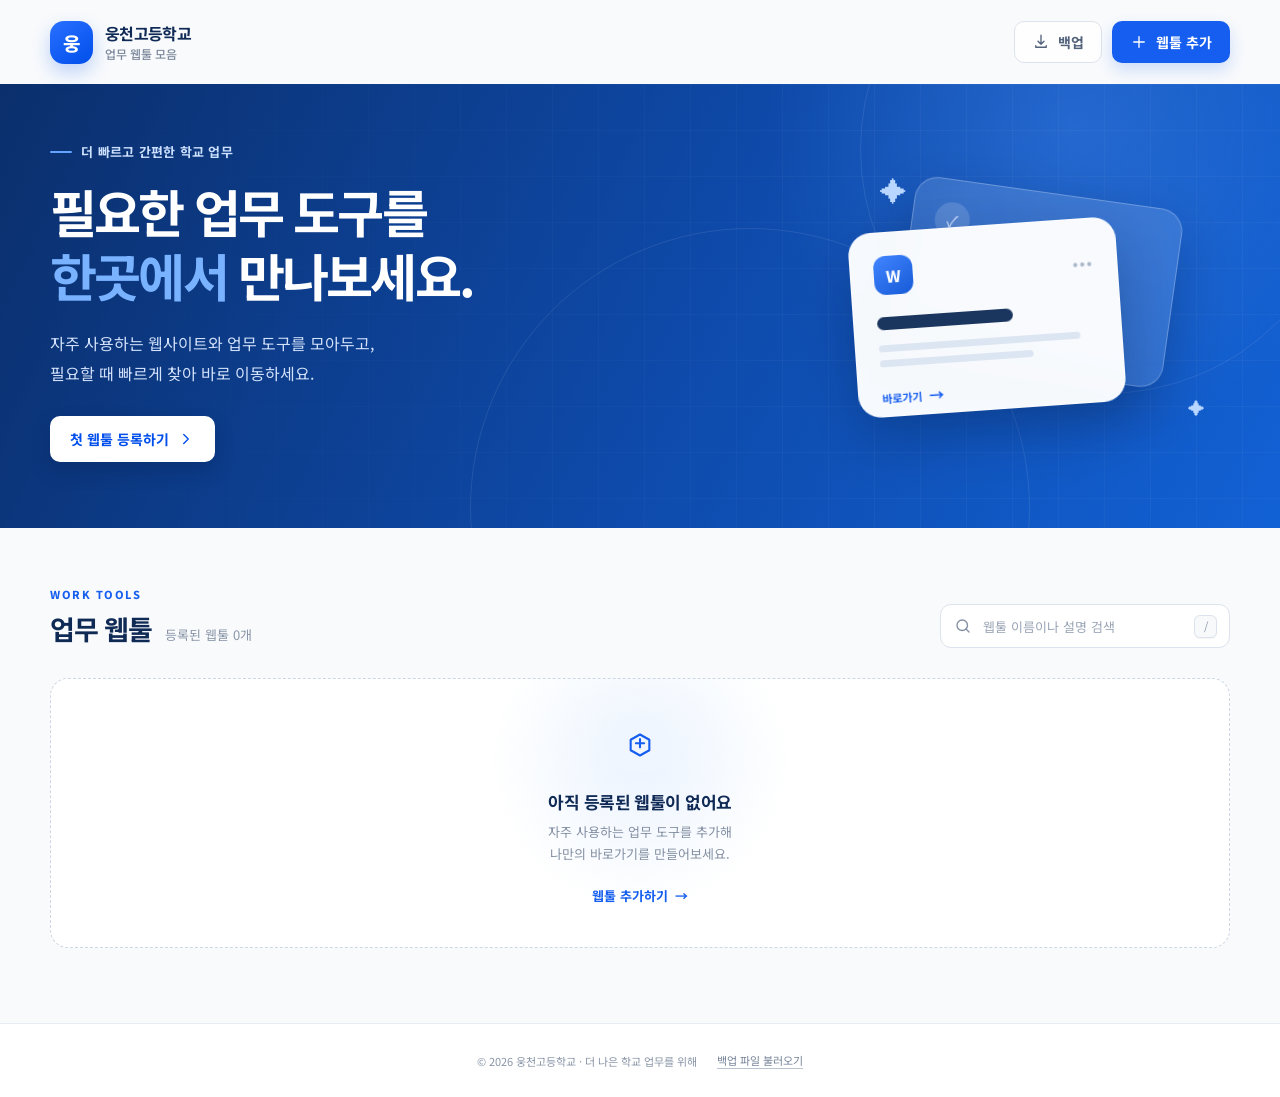
==== index.html @ 89528716 "Create school work tools page" ====
<!doctype html>
<html lang="ko">
  <head>
    <meta charset="UTF-8" />
    <meta name="viewport" content="width=device-width, initial-scale=1.0" />
    <meta
      name="description"
      content="웅천고등학교 교직원을 위한 업무 웹툴 모음"
    />
    <meta name="theme-color" content="#155eef" />
    <title>웅천고등학교 업무 웹툴 모음</title>
    <link rel="icon" href="favicon.svg" type="image/svg+xml" />
    <link rel="stylesheet" href="styles.css" />
    <script src="app.js" defer></script>
  </head>
  <body>
    <div class="page-shell">
      <header class="site-header">
        <a class="brand" href="#" aria-label="웅천고등학교 업무 웹툴 모음 홈">
          <span class="brand-mark" aria-hidden="true">웅</span>
          <span class="brand-copy">
            <strong>웅천고등학교</strong>
            <span>업무 웹툴 모음</span>
          </span>
        </a>

        <div class="header-actions">
          <button class="button button-ghost" id="backupButton" type="button">
            <svg aria-hidden="true" viewBox="0 0 24 24">
              <path d="M12 3v12m0 0 4-4m-4 4-4-4M5 17v2h14v-2" />
            </svg>
            백업
          </button>
          <button class="button button-primary" id="openAddDialogButton" type="button">
            <svg aria-hidden="true" viewBox="0 0 24 24">
              <path d="M12 5v14M5 12h14" />
            </svg>
            웹툴 추가
          </button>
        </div>
      </header>

      <main>
        <section class="hero" aria-labelledby="heroTitle">
          <div class="hero-decoration hero-decoration-one" aria-hidden="true"></div>
          <div class="hero-decoration hero-decoration-two" aria-hidden="true"></div>
          <div class="hero-content">
            <p class="eyebrow">
              <span aria-hidden="true"></span>
              더 빠르고 간편한 학교 업무
            </p>
            <h1 id="heroTitle">
              필요한 업무 도구를<br />
              <em>한곳에서</em> 만나보세요.
            </h1>
            <p class="hero-description">
              자주 사용하는 웹사이트와 업무 도구를 모아두고,<br class="desktop-break" />
              필요할 때 빠르게 찾아 바로 이동하세요.
            </p>
            <button class="button button-hero" id="heroAddButton" type="button">
              첫 웹툴 등록하기
              <svg aria-hidden="true" viewBox="0 0 24 24">
                <path d="m9 18 6-6-6-6" />
              </svg>
            </button>
          </div>

          <div class="hero-visual" aria-hidden="true">
            <div class="visual-card visual-card-back">
              <span class="mini-icon">✓</span>
              <span class="mini-line wide"></span>
              <span class="mini-line"></span>
            </div>
            <div class="visual-card visual-card-main">
              <div class="visual-card-top">
                <span class="visual-app-icon">W</span>
                <span class="visual-dots">•••</span>
              </div>
              <span class="visual-title"></span>
              <span class="visual-text"></span>
              <span class="visual-text short"></span>
              <span class="visual-link">바로가기 <b>→</b></span>
            </div>
            <div class="visual-spark visual-spark-one">✦</div>
            <div class="visual-spark visual-spark-two">✦</div>
          </div>
        </section>

        <section class="tools-section" aria-labelledby="toolsTitle">
          <div class="section-heading">
            <div>
              <p class="section-kicker">WORK TOOLS</p>
              <h2 id="toolsTitle">업무 웹툴</h2>
              <p class="tool-count" id="toolCount">등록된 웹툴 0개</p>
            </div>

            <label class="search-box" for="searchInput">
              <svg aria-hidden="true" viewBox="0 0 24 24">
                <circle cx="11" cy="11" r="7"></circle>
                <path d="m16 16 4 4"></path>
              </svg>
              <span class="sr-only">웹툴 검색</span>
              <input
                id="searchInput"
                type="search"
                placeholder="웹툴 이름이나 설명 검색"
                autocomplete="off"
              />
              <kbd>/</kbd>
            </label>
          </div>

          <div class="tools-grid" id="toolsGrid"></div>

          <div class="empty-state" id="emptyState">
            <div class="empty-icon" aria-hidden="true">
              <svg viewBox="0 0 24 24">
                <path d="M4 7.5 12 3l8 4.5v9L12 21l-8-4.5v-9Z" />
                <path d="M8.5 10.5h7M12 7v7" />
              </svg>
            </div>
            <h3 id="emptyStateTitle">아직 등록된 웹툴이 없어요</h3>
            <p id="emptyStateDescription">
              자주 사용하는 업무 도구를 추가해<br />
              나만의 바로가기를 만들어보세요.
            </p>
            <button class="text-button" id="emptyAddButton" type="button">
              웹툴 추가하기
              <span aria-hidden="true">→</span>
            </button>
          </div>
        </section>
      </main>

      <footer>
        <p>© <span id="currentYear"></span> 웅천고등학교 · 더 나은 학교 업무를 위해</p>
        <button class="restore-button" id="restoreButton" type="button">
          백업 파일 불러오기
        </button>
        <input id="restoreInput" type="file" accept="application/json,.json" hidden />
      </footer>
    </div>

    <dialog class="tool-dialog" id="toolDialog">
      <form id="toolForm" method="dialog" novalidate>
        <div class="dialog-header">
          <div>
            <p class="dialog-kicker">WEB TOOL</p>
            <h2 id="dialogTitle">새 웹툴 추가</h2>
          </div>
          <button class="icon-button close-button" id="closeDialogButton" type="button" aria-label="닫기">
            <svg aria-hidden="true" viewBox="0 0 24 24">
              <path d="m6 6 12 12M18 6 6 18" />
            </svg>
          </button>
        </div>

        <div class="form-fields">
          <label class="form-field">
            <span>제목 <b>*</b></span>
            <input
              id="titleInput"
              name="title"
              type="text"
              placeholder="예: 교육행정정보시스템"
              maxlength="40"
              required
            />
            <small class="field-error" id="titleError"></small>
          </label>

          <label class="form-field">
            <span>링크 <b>*</b></span>
            <input
              id="urlInput"
              name="url"
              type="url"
              placeholder="https://example.com"
              inputmode="url"
              required
            />
            <small class="field-error" id="urlError"></small>
          </label>

          <label class="form-field">
            <span>설명</span>
            <textarea
              id="descriptionInput"
              name="description"
              placeholder="이 웹툴의 용도를 간단히 적어주세요."
              maxlength="140"
              rows="4"
            ></textarea>
            <span class="character-count"><b id="descriptionCount">0</b>/140</span>
          </label>
        </div>

        <p class="storage-note">
          <svg aria-hidden="true" viewBox="0 0 24 24">
            <circle cx="12" cy="12" r="9"></circle>
            <path d="M12 11v5M12 8h.01"></path>
          </svg>
          추가한 웹툴은 현재 브라우저에 안전하게 저장됩니다.
        </p>

        <div class="dialog-actions">
          <button class="button button-cancel" id="cancelDialogButton" type="button">취소</button>
          <button class="button button-primary button-submit" type="submit">
            <span id="submitButtonText">추가하기</span>
          </button>
        </div>
      </form>
    </dialog>

    <dialog class="confirm-dialog" id="deleteDialog">
      <div class="confirm-icon" aria-hidden="true">
        <svg viewBox="0 0 24 24">
          <path d="M4 7h16M9 7V4h6v3M7 7l1 13h8l1-13M10 11v5M14 11v5" />
        </svg>
      </div>
      <h2>웹툴을 삭제할까요?</h2>
      <p><strong id="deleteToolName"></strong> 항목이 목록에서 삭제됩니다.</p>
      <div class="dialog-actions">
        <button class="button button-cancel" id="cancelDeleteButton" type="button">취소</button>
        <button class="button button-danger" id="confirmDeleteButton" type="button">삭제</button>
      </div>
    </dialog>

    <div class="toast" id="toast" role="status" aria-live="polite">
      <svg aria-hidden="true" viewBox="0 0 24 24">
        <path d="m5 12 4 4L19 6" />
      </svg>
      <span id="toastMessage"></span>
    </div>

    <template id="toolCardTemplate">
      <article class="tool-card">
        <div class="card-top">
          <div class="tool-icon" aria-hidden="true"></div>
          <div class="card-menu-wrap">
            <button class="icon-button menu-button" type="button" aria-label="웹툴 관리 메뉴">
              <svg aria-hidden="true" viewBox="0 0 24 24">
                <circle cx="5" cy="12" r="1"></circle>
                <circle cx="12" cy="12" r="1"></circle>
                <circle cx="19" cy="12" r="1"></circle>
              </svg>
            </button>
            <div class="card-menu" role="menu">
              <button class="edit-button" type="button" role="menuitem">
                <svg aria-hidden="true" viewBox="0 0 24 24">
                  <path d="m4 16-.5 4.5L8 20l11-11-4-4L4 16ZM13.5 6.5l4 4" />
                </svg>
                수정
              </button>
              <button class="delete-button" type="button" role="menuitem">
                <svg aria-hidden="true" viewBox="0 0 24 24">
                  <path d="M4 7h16M9 7V4h6v3M7 7l1 13h8l1-13" />
                </svg>
                삭제
              </button>
            </div>
          </div>
        </div>
        <h3 class="tool-title"></h3>
        <p class="tool-description"></p>
        <a class="tool-link" target="_blank" rel="noopener noreferrer">
          바로가기
          <svg aria-hidden="true" viewBox="0 0 24 24">
            <path d="M5 12h14m-5-5 5 5-5 5" />
          </svg>
        </a>
      </article>
    </template>
  </body>
</html>
---- styles.css ----
@import url("https://fonts.googleapis.com/css2?family=Noto+Sans+KR:wght@400;500;600;700;800&display=swap");

:root {
  --blue-50: #eff6ff;
  --blue-100: #dbeafe;
  --blue-500: #2970ff;
  --blue-600: #155eef;
  --blue-700: #004eeb;
  --navy: #102a56;
  --text: #172b4d;
  --muted: #61708a;
  --line: #e6ebf2;
  --surface: #ffffff;
  --background: #f8fafc;
  --danger: #d92d20;
  --shadow: 0 14px 36px rgba(16, 42, 86, 0.08);
  --font: "Noto Sans KR", "Malgun Gothic", sans-serif;
}

* {
  box-sizing: border-box;
}

html {
  scroll-behavior: smooth;
}

body {
  margin: 0;
  min-width: 320px;
  color: var(--text);
  background: var(--background);
  font-family: var(--font);
  -webkit-font-smoothing: antialiased;
}

button,
input,
textarea {
  font: inherit;
}

button,
a {
  -webkit-tap-highlight-color: transparent;
}

button {
  color: inherit;
}

svg {
  fill: none;
  stroke: currentColor;
  stroke-linecap: round;
  stroke-linejoin: round;
  stroke-width: 1.8;
}

.sr-only {
  position: absolute;
  width: 1px;
  height: 1px;
  padding: 0;
  margin: -1px;
  overflow: hidden;
  clip: rect(0, 0, 0, 0);
  white-space: nowrap;
  border: 0;
}

.page-shell {
  min-height: 100vh;
}

.site-header {
  position: relative;
  z-index: 20;
  display: flex;
  align-items: center;
  justify-content: space-between;
  width: min(1180px, calc(100% - 48px));
  height: 84px;
  margin: 0 auto;
}

.brand {
  display: inline-flex;
  align-items: center;
  gap: 12px;
  color: inherit;
  text-decoration: none;
}

.brand-mark {
  display: grid;
  width: 43px;
  height: 43px;
  place-items: center;
  border-radius: 14px;
  color: #fff;
  background: linear-gradient(145deg, var(--blue-500), var(--blue-700));
  box-shadow: 0 8px 18px rgba(21, 94, 239, 0.25);
  font-size: 19px;
  font-weight: 800;
}

.brand-copy {
  display: flex;
  flex-direction: column;
  line-height: 1.25;
}

.brand-copy strong {
  color: var(--navy);
  font-size: 16px;
  letter-spacing: -0.04em;
}

.brand-copy span {
  margin-top: 3px;
  color: #7b879b;
  font-size: 12px;
  font-weight: 500;
}

.header-actions {
  display: flex;
  gap: 10px;
}

.button {
  display: inline-flex;
  align-items: center;
  justify-content: center;
  gap: 8px;
  min-height: 42px;
  padding: 0 17px;
  border: 1px solid transparent;
  border-radius: 10px;
  cursor: pointer;
  font-size: 14px;
  font-weight: 700;
  transition:
    transform 0.18s ease,
    background 0.18s ease,
    border-color 0.18s ease,
    box-shadow 0.18s ease;
}

.button svg {
  width: 18px;
  height: 18px;
}

.button:hover {
  transform: translateY(-1px);
}

.button:active {
  transform: translateY(0);
}

.button:focus-visible,
.icon-button:focus-visible,
.text-button:focus-visible,
.restore-button:focus-visible,
.tool-link:focus-visible {
  outline: 3px solid rgba(41, 112, 255, 0.25);
  outline-offset: 2px;
}

.button-primary {
  color: #fff;
  background: var(--blue-600);
  box-shadow: 0 7px 16px rgba(21, 94, 239, 0.19);
}

.button-primary:hover {
  background: var(--blue-700);
  box-shadow: 0 9px 20px rgba(21, 94, 239, 0.25);
}

.button-ghost {
  color: #52627b;
  border-color: #dce3ec;
  background: rgba(255, 255, 255, 0.9);
}

.button-ghost:hover {
  border-color: #c3cede;
  background: #fff;
}

.hero {
  position: relative;
  display: grid;
  grid-template-columns: 1.1fr 0.9fr;
  align-items: center;
  min-height: 420px;
  overflow: hidden;
  padding: 58px max(24px, calc((100vw - 1180px) / 2)) 66px;
  color: #fff;
  background:
    radial-gradient(circle at 84% 10%, rgba(91, 157, 255, 0.28), transparent 27%),
    linear-gradient(115deg, #0b2f6c 0%, #0e4aaa 54%, #1261d5 100%);
}

.hero::before {
  position: absolute;
  inset: 0;
  background-image:
    linear-gradient(rgba(255, 255, 255, 0.035) 1px, transparent 1px),
    linear-gradient(90deg, rgba(255, 255, 255, 0.035) 1px, transparent 1px);
  background-size: 46px 46px;
  content: "";
  mask-image: linear-gradient(to right, transparent, black 70%);
}

.hero-content {
  position: relative;
  z-index: 2;
}

.eyebrow {
  display: flex;
  align-items: center;
  gap: 9px;
  margin: 0 0 18px;
  color: #cce0ff;
  font-size: 13px;
  font-weight: 700;
  letter-spacing: 0.02em;
}

.eyebrow span {
  width: 22px;
  height: 2px;
  border-radius: 10px;
  background: #64a2ff;
}

.hero h1 {
  margin: 0;
  font-size: clamp(36px, 4vw, 55px);
  line-height: 1.25;
  letter-spacing: -0.055em;
}

.hero h1 em {
  color: #79b2ff;
  font-style: normal;
}

.hero-description {
  margin: 22px 0 0;
  color: #d3e2fb;
  font-size: 16px;
  line-height: 1.85;
}

.button-hero {
  min-height: 46px;
  margin-top: 28px;
  padding: 0 19px;
  color: var(--blue-700);
  background: #fff;
  box-shadow: 0 9px 20px rgba(3, 20, 53, 0.2);
}

.button-hero:hover {
  box-shadow: 0 12px 26px rgba(3, 20, 53, 0.25);
}

.hero-visual {
  position: relative;
  z-index: 2;
  width: 360px;
  height: 270px;
  justify-self: end;
  margin-right: 24px;
}

.visual-card {
  position: absolute;
  border: 1px solid rgba(255, 255, 255, 0.25);
  box-shadow: 0 22px 55px rgba(2, 21, 58, 0.28);
  backdrop-filter: blur(10px);
}

.visual-card-back {
  top: 25px;
  right: 32px;
  width: 270px;
  height: 180px;
  padding: 22px;
  border-radius: 23px;
  background: rgba(255, 255, 255, 0.12);
  transform: rotate(8deg);
}

.visual-card-main {
  top: 58px;
  left: 7px;
  width: 268px;
  height: 185px;
  padding: 23px;
  border-radius: 23px;
  background: rgba(255, 255, 255, 0.96);
  transform: rotate(-4deg);
}

.visual-card-top {
  display: flex;
  align-items: center;
  justify-content: space-between;
}

.visual-app-icon {
  display: grid;
  width: 39px;
  height: 39px;
  place-items: center;
  border-radius: 12px;
  color: #fff;
  background: linear-gradient(145deg, #4285ff, #165ad7);
  font-size: 16px;
  font-weight: 800;
}

.visual-dots {
  color: #aab7c8;
  letter-spacing: 2px;
}

.visual-title,
.visual-text,
.mini-line {
  display: block;
  border-radius: 10px;
}

.visual-title {
  width: 62%;
  height: 13px;
  margin-top: 22px;
  background: #1b365e;
}

.visual-text {
  width: 92%;
  height: 7px;
  margin-top: 15px;
  background: #dce5f2;
}

.visual-text.short {
  width: 70%;
  margin-top: 8px;
}

.visual-link {
  display: flex;
  align-items: center;
  gap: 7px;
  margin-top: 20px;
  color: var(--blue-600);
  font-size: 11px;
  font-weight: 700;
}

.visual-link b {
  font-size: 15px;
}

.mini-icon {
  display: grid;
  width: 35px;
  height: 35px;
  place-items: center;
  border-radius: 50%;
  color: #d5e5ff;
  background: rgba(255, 255, 255, 0.15);
}

.mini-line {
  width: 45%;
  height: 8px;
  margin-top: 13px;
  background: rgba(255, 255, 255, 0.16);
}

.mini-line.wide {
  width: 70%;
  margin-top: 22px;
}

.visual-spark {
  position: absolute;
  color: #b8d6ff;
}

.visual-spark-one {
  top: 4px;
  left: 34px;
  font-size: 27px;
}

.visual-spark-two {
  right: 1px;
  bottom: 17px;
  font-size: 17px;
}

.hero-decoration {
  position: absolute;
  border: 1px solid rgba(255, 255, 255, 0.09);
  border-radius: 50%;
}

.hero-decoration-one {
  top: -180px;
  right: -70px;
  width: 490px;
  height: 490px;
}

.hero-decoration-two {
  right: 250px;
  bottom: -260px;
  width: 560px;
  height: 560px;
}

.tools-section {
  width: min(1180px, calc(100% - 48px));
  min-height: 430px;
  margin: 0 auto;
  padding: 58px 0 75px;
}

.section-heading {
  display: flex;
  align-items: flex-end;
  justify-content: space-between;
  gap: 24px;
  margin-bottom: 30px;
}

.section-kicker,
.dialog-kicker {
  margin: 0 0 7px;
  color: var(--blue-600);
  font-size: 11px;
  font-weight: 800;
  letter-spacing: 0.14em;
}

.section-heading h2 {
  display: inline;
  margin: 0;
  color: var(--navy);
  font-size: 27px;
  letter-spacing: -0.045em;
}

.tool-count {
  display: inline;
  margin: 0 0 0 9px;
  color: #8a96a8;
  font-size: 13px;
}

.search-box {
  position: relative;
  display: flex;
  align-items: center;
  width: 290px;
}

.search-box > svg {
  position: absolute;
  left: 14px;
  width: 18px;
  height: 18px;
  color: #8490a3;
}

.search-box input {
  width: 100%;
  height: 44px;
  padding: 0 46px 0 42px;
  border: 1px solid #dce3ec;
  border-radius: 11px;
  outline: none;
  color: var(--text);
  background: #fff;
  font-size: 13px;
  transition:
    border-color 0.18s ease,
    box-shadow 0.18s ease;
}

.search-box input::placeholder {
  color: #9aa5b5;
}

.search-box input:focus {
  border-color: #84adff;
  box-shadow: 0 0 0 4px rgba(41, 112, 255, 0.1);
}

.search-box kbd {
  position: absolute;
  right: 13px;
  display: grid;
  width: 23px;
  height: 23px;
  place-items: center;
  border: 1px solid #dde3ec;
  border-radius: 6px;
  color: #8a96a8;
  background: #f7f9fb;
  font-family: inherit;
  font-size: 11px;
  box-shadow: 0 1px 1px rgba(16, 42, 86, 0.05);
}

.tools-grid {
  display: grid;
  grid-template-columns: repeat(3, minmax(0, 1fr));
  gap: 20px;
}

.tool-card {
  position: relative;
  min-height: 244px;
  padding: 25px;
  overflow: visible;
  border: 1px solid var(--line);
  border-radius: 17px;
  background: var(--surface);
  box-shadow: 0 4px 12px rgba(16, 42, 86, 0.025);
  transition:
    transform 0.2s ease,
    border-color 0.2s ease,
    box-shadow 0.2s ease;
}

.tool-card:hover {
  z-index: 2;
  border-color: #cfd9e7;
  box-shadow: var(--shadow);
  transform: translateY(-4px);
}

.card-top {
  display: flex;
  align-items: flex-start;
  justify-content: space-between;
}

.tool-icon {
  display: grid;
  width: 45px;
  height: 45px;
  place-items: center;
  border-radius: 13px;
  color: #fff;
  font-size: 18px;
  font-weight: 800;
  box-shadow: 0 6px 14px rgba(16, 42, 86, 0.13);
}

.card-menu-wrap {
  position: relative;
}

.icon-button {
  display: grid;
  width: 36px;
  height: 36px;
  padding: 0;
  place-items: center;
  border: 0;
  border-radius: 9px;
  cursor: pointer;
  color: #8c98aa;
  background: transparent;
  transition:
    color 0.18s ease,
    background 0.18s ease;
}

.icon-button:hover {
  color: #40516a;
  background: #f3f6fa;
}

.icon-button svg {
  width: 20px;
  height: 20px;
}

.menu-button svg {
  fill: currentColor;
  stroke: none;
}

.card-menu {
  position: absolute;
  top: 39px;
  right: 0;
  z-index: 10;
  display: none;
  width: 112px;
  padding: 6px;
  border: 1px solid var(--line);
  border-radius: 11px;
  background: #fff;
  box-shadow: 0 12px 28px rgba(16, 42, 86, 0.14);
}

.card-menu.is-open {
  display: block;
  animation: menu-in 0.15s ease-out;
}

@keyframes menu-in {
  from {
    opacity: 0;
    transform: translateY(-5px);
  }
}

.card-menu button {
  display: flex;
  align-items: center;
  gap: 9px;
  width: 100%;
  height: 35px;
  padding: 0 9px;
  border: 0;
  border-radius: 7px;
  cursor: pointer;
  color: #4f5f77;
  background: transparent;
  font-size: 12px;
  font-weight: 600;
  text-align: left;
}

.card-menu button:hover {
  background: #f4f7fa;
}

.card-menu button.delete-button {
  color: var(--danger);
}

.card-menu svg {
  width: 16px;
  height: 16px;
}

.tool-title {
  margin: 19px 0 8px;
  overflow: hidden;
  color: var(--navy);
  font-size: 18px;
  line-height: 1.4;
  letter-spacing: -0.035em;
  text-overflow: ellipsis;
  white-space: nowrap;
}

.tool-description {
  display: -webkit-box;
  min-height: 42px;
  margin: 0;
  overflow: hidden;
  color: #718096;
  font-size: 13px;
  line-height: 1.65;
  -webkit-box-orient: vertical;
  -webkit-line-clamp: 2;
}

.tool-link {
  position: absolute;
  right: 25px;
  bottom: 22px;
  left: 25px;
  display: flex;
  align-items: center;
  justify-content: space-between;
  padding-top: 16px;
  border-top: 1px solid #edf0f4;
  color: var(--blue-600);
  font-size: 13px;
  font-weight: 700;
  text-decoration: none;
}

.tool-link svg {
  width: 18px;
  height: 18px;
  transition: transform 0.18s ease;
}

.tool-link:hover svg {
  transform: translateX(3px);
}

.empty-state {
  display: flex;
  min-height: 270px;
  align-items: center;
  flex-direction: column;
  justify-content: center;
  padding: 28px 20px;
  border: 1px dashed #ccd7e5;
  border-radius: 18px;
  background:
    radial-gradient(circle at 50% 30%, rgba(219, 234, 254, 0.55), transparent 24%),
    #fff;
  text-align: center;
}

.empty-state[hidden] {
  display: none;
}

.empty-icon {
  display: grid;
  width: 54px;
  height: 54px;
  place-items: center;
  border-radius: 17px;
  color: var(--blue-600);
  background: var(--blue-50);
}

.empty-icon svg {
  width: 28px;
  height: 28px;
}

.empty-state h3 {
  margin: 17px 0 7px;
  color: var(--navy);
  font-size: 17px;
  letter-spacing: -0.03em;
}

.empty-state p {
  margin: 0;
  color: #8490a3;
  font-size: 13px;
  line-height: 1.7;
}

.text-button {
  display: flex;
  align-items: center;
  gap: 7px;
  margin-top: 17px;
  padding: 4px;
  border: 0;
  cursor: pointer;
  color: var(--blue-600);
  background: transparent;
  font-size: 13px;
  font-weight: 700;
}

.text-button span {
  transition: transform 0.18s ease;
}

.text-button:hover span {
  transform: translateX(3px);
}

footer {
  display: flex;
  align-items: center;
  justify-content: center;
  gap: 20px;
  min-height: 74px;
  padding: 20px 24px;
  border-top: 1px solid #e8edf3;
  color: #8995a7;
  background: #fff;
  font-size: 11px;
}

footer p {
  margin: 0;
}

.restore-button {
  padding: 0;
  border: 0;
  border-bottom: 1px solid #bac4d1;
  cursor: pointer;
  color: #778499;
  background: transparent;
  font-size: 11px;
}

dialog {
  max-width: calc(100vw - 32px);
  padding: 0;
  border: 0;
  opacity: 0;
  color: var(--text);
  background: transparent;
  transform: translateY(10px) scale(0.98);
  transition:
    opacity 0.2s ease,
    transform 0.2s ease,
    overlay 0.2s ease allow-discrete,
    display 0.2s ease allow-discrete;
}

dialog[open] {
  opacity: 1;
  transform: translateY(0) scale(1);
}

@starting-style {
  dialog[open] {
    opacity: 0;
    transform: translateY(10px) scale(0.98);
  }
}

dialog::backdrop {
  background: rgba(12, 25, 48, 0);
  backdrop-filter: blur(0);
  transition:
    background 0.2s ease,
    backdrop-filter 0.2s ease,
    overlay 0.2s ease allow-discrete,
    display 0.2s ease allow-discrete;
}

dialog[open]::backdrop {
  background: rgba(12, 25, 48, 0.5);
  backdrop-filter: blur(3px);
}

@starting-style {
  dialog[open]::backdrop {
    background: rgba(12, 25, 48, 0);
    backdrop-filter: blur(0);
  }
}

.tool-dialog {
  width: 510px;
  border-radius: 20px;
  background: #fff;
  box-shadow: 0 25px 75px rgba(8, 28, 61, 0.25);
}

.tool-dialog form {
  padding: 28px;
}

.dialog-header {
  display: flex;
  align-items: flex-start;
  justify-content: space-between;
}

.dialog-header h2 {
  margin: 0;
  color: var(--navy);
  font-size: 22px;
  letter-spacing: -0.04em;
}

.close-button {
  margin: -6px -5px 0 0;
}

.form-fields {
  display: grid;
  gap: 19px;
  margin-top: 26px;
}

.form-field {
  position: relative;
  display: grid;
  gap: 8px;
}

.form-field > span:first-child {
  color: #34445c;
  font-size: 13px;
  font-weight: 700;
}

.form-field > span b {
  color: var(--blue-600);
}

.form-field input,
.form-field textarea {
  width: 100%;
  border: 1px solid #d8e0e9;
  border-radius: 10px;
  outline: none;
  color: var(--text);
  background: #fff;
  font-size: 13px;
  transition:
    border-color 0.18s ease,
    box-shadow 0.18s ease;
}

.form-field input {
  height: 45px;
  padding: 0 13px;
}

.form-field textarea {
  min-height: 105px;
  padding: 12px 13px 28px;
  line-height: 1.6;
  resize: vertical;
}

.form-field input::placeholder,
.form-field textarea::placeholder {
  color: #a1acba;
}

.form-field input:focus,
.form-field textarea:focus {
  border-color: #84adff;
  box-shadow: 0 0 0 4px rgba(41, 112, 255, 0.1);
}

.form-field input.is-invalid,
.form-field textarea.is-invalid {
  border-color: #f04438;
  box-shadow: 0 0 0 4px rgba(240, 68, 56, 0.08);
}

.field-error {
  min-height: 0;
  margin-top: -3px;
  color: var(--danger);
  font-size: 11px;
}

.field-error:empty {
  display: none;
}

.character-count {
  position: absolute;
  right: 12px;
  bottom: 9px;
  color: #a0aaba;
  font-size: 10px;
}

.character-count b {
  color: inherit;
  font-weight: 500;
}

.storage-note {
  display: flex;
  align-items: center;
  gap: 7px;
  margin: 20px 0 0;
  padding: 11px 12px;
  border-radius: 9px;
  color: #64738a;
  background: #f5f8fc;
  font-size: 11px;
}

.storage-note svg {
  flex: 0 0 auto;
  width: 16px;
  height: 16px;
  color: var(--blue-600);
}

.dialog-actions {
  display: grid;
  grid-template-columns: 1fr 1fr;
  gap: 10px;
  margin-top: 24px;
}

.dialog-actions .button {
  min-height: 45px;
}

.button-cancel {
  border-color: #d8e0e9;
  color: #596980;
  background: #fff;
}

.button-cancel:hover {
  border-color: #bdc8d6;
  background: #f9fafb;
}

.button-danger {
  color: #fff;
  background: var(--danger);
}

.button-danger:hover {
  background: #b42318;
}

.confirm-dialog {
  width: 390px;
  padding: 30px;
  border-radius: 20px;
  background: #fff;
  box-shadow: 0 25px 75px rgba(8, 28, 61, 0.25);
  text-align: center;
}

.confirm-icon {
  display: grid;
  width: 52px;
  height: 52px;
  margin: 0 auto;
  place-items: center;
  border-radius: 50%;
  color: var(--danger);
  background: #fef3f2;
}

.confirm-icon svg {
  width: 25px;
  height: 25px;
}

.confirm-dialog h2 {
  margin: 18px 0 8px;
  color: var(--navy);
  font-size: 20px;
  letter-spacing: -0.035em;
}

.confirm-dialog p {
  margin: 0;
  color: #7c889a;
  font-size: 13px;
  line-height: 1.65;
}

.confirm-dialog p strong {
  color: #4d5c72;
}

.toast {
  position: fixed;
  z-index: 100;
  right: 24px;
  bottom: 24px;
  display: flex;
  align-items: center;
  gap: 10px;
  min-width: 240px;
  padding: 14px 17px;
  border: 1px solid rgba(255, 255, 255, 0.12);
  border-radius: 12px;
  opacity: 0;
  color: #fff;
  background: #183153;
  box-shadow: 0 14px 35px rgba(8, 28, 61, 0.22);
  font-size: 13px;
  font-weight: 600;
  pointer-events: none;
  transform: translateY(15px);
  transition:
    opacity 0.2s ease,
    transform 0.2s ease;
}

.toast.is-visible {
  opacity: 1;
  transform: translateY(0);
}

.toast svg {
  width: 19px;
  height: 19px;
  padding: 3px;
  border-radius: 50%;
  color: #fff;
  background: #12b76a;
  stroke-width: 2.4;
}

@media (max-width: 900px) {
  .hero {
    grid-template-columns: 1fr 0.75fr;
  }

  .hero-visual {
    right: -25px;
    width: 300px;
    transform: scale(0.86);
    transform-origin: right center;
  }

  .tools-grid {
    grid-template-columns: repeat(2, minmax(0, 1fr));
  }
}

@media (max-width: 680px) {
  .site-header {
    width: min(100% - 32px, 1180px);
    height: 72px;
  }

  .brand-mark {
    width: 38px;
    height: 38px;
    border-radius: 12px;
    font-size: 17px;
  }

  .brand-copy strong {
    font-size: 14px;
  }

  .brand-copy span {
    font-size: 10px;
  }

  .button-ghost {
    display: none;
  }

  .header-actions .button-primary {
    width: 42px;
    padding: 0;
    font-size: 0;
  }

  .header-actions .button-primary svg {
    width: 20px;
    height: 20px;
  }

  .hero {
    display: block;
    min-height: 400px;
    padding: 52px 24px 58px;
    text-align: center;
  }

  .eyebrow {
    justify-content: center;
  }

  .hero h1 {
    font-size: 37px;
  }

  .hero-description {
    font-size: 14px;
  }

  .desktop-break {
    display: none;
  }

  .hero-visual {
    display: none;
  }

  .tools-section {
    width: min(100% - 32px, 1180px);
    padding: 42px 0 58px;
  }

  .section-heading {
    align-items: stretch;
    flex-direction: column;
    gap: 21px;
  }

  .search-box {
    width: 100%;
  }

  .search-box kbd {
    display: none;
  }

  .search-box input {
    padding-right: 14px;
  }

  .tools-grid {
    grid-template-columns: 1fr;
  }

  .tool-card {
    min-height: 228px;
  }

  footer {
    flex-direction: column;
    gap: 8px;
  }

  .tool-dialog form,
  .confirm-dialog {
    padding: 23px;
  }

  .tool-dialog {
    width: calc(100vw - 28px);
  }

  .toast {
    right: 16px;
    bottom: 16px;
    left: 16px;
    min-width: 0;
  }
}

@media (prefers-reduced-motion: reduce) {
  *,
  *::before,
  *::after {
    scroll-behavior: auto !important;
    transition-duration: 0.01ms !important;
    animation-duration: 0.01ms !important;
    animation-iteration-count: 1 !important;
  }
}
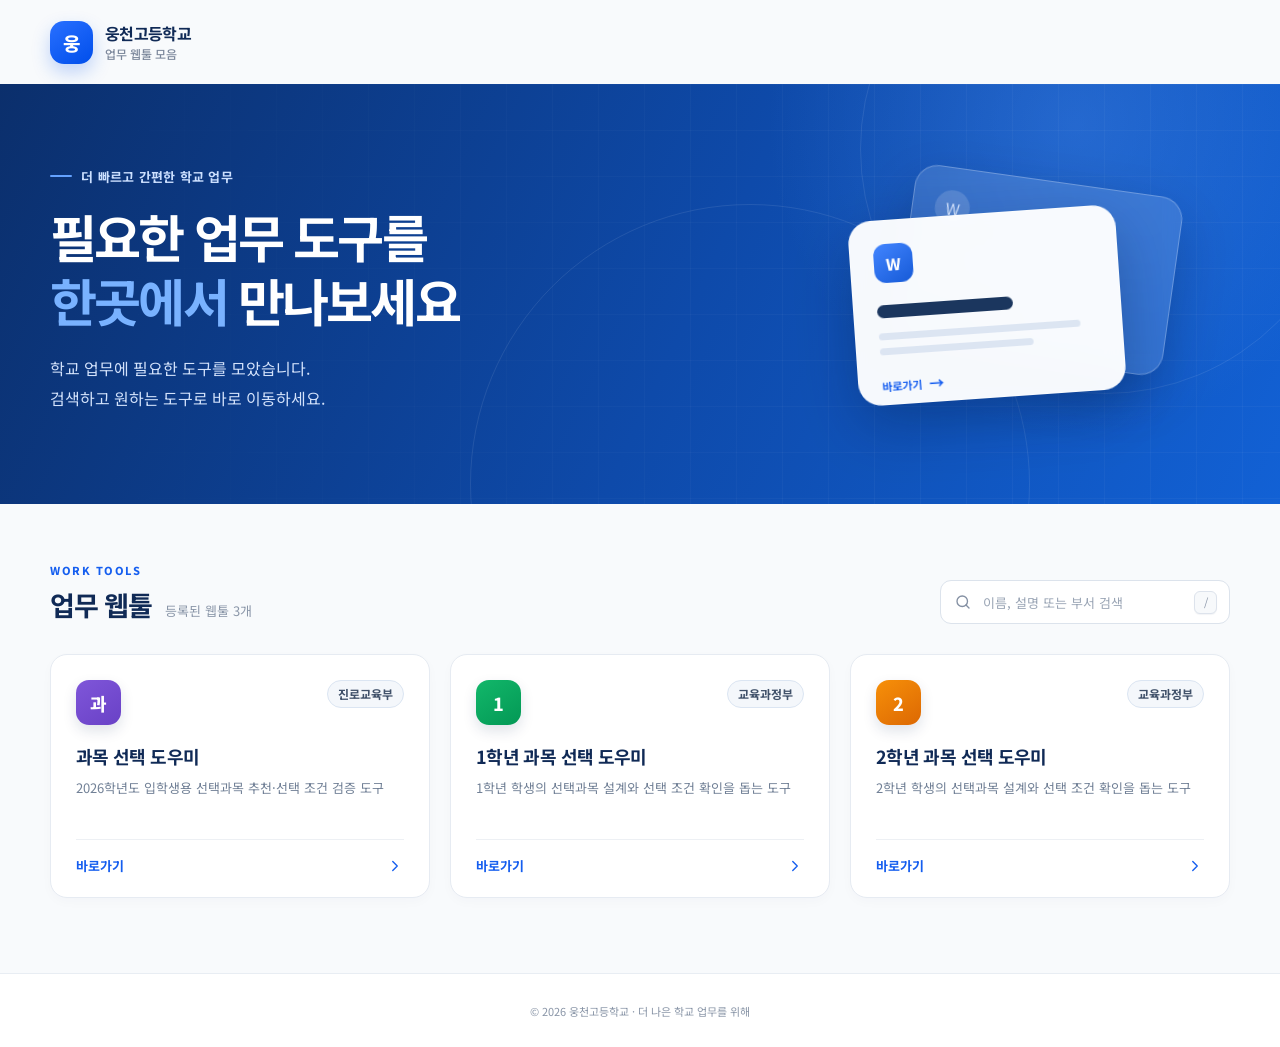
==== commit 24e032c2: "과목 선택 도우미와 부서 태그 추가" ====
--- a/index.html
+++ b/index.html
@@ -3,10 +3,7 @@
   <head>
     <meta charset="UTF-8" />
     <meta name="viewport" content="width=device-width, initial-scale=1.0" />
-    <meta
-      name="description"
-      content="웅천고등학교 교직원을 위한 업무 웹툴 모음"
-    />
+    <meta name="description" content="웅천고등학교 교직원을 위한 업무 웹툴 모음" />
     <meta name="theme-color" content="#155eef" />
     <title>웅천고등학교 업무 웹툴 모음</title>
     <link rel="icon" href="favicon.svg" type="image/svg+xml" />
@@ -23,21 +20,6 @@
             <span>업무 웹툴 모음</span>
           </span>
         </a>
-
-        <div class="header-actions">
-          <button class="button button-ghost" id="backupButton" type="button">
-            <svg aria-hidden="true" viewBox="0 0 24 24">
-              <path d="M12 3v12m0 0 4-4m-4 4-4-4M5 17v2h14v-2" />
-            </svg>
-            백업
-          </button>
-          <button class="button button-primary" id="openAddDialogButton" type="button">
-            <svg aria-hidden="true" viewBox="0 0 24 24">
-              <path d="M12 5v14M5 12h14" />
-            </svg>
-            웹툴 추가
-          </button>
-        </div>
       </header>
 
       <main>
@@ -45,44 +27,25 @@
           <div class="hero-decoration hero-decoration-one" aria-hidden="true"></div>
           <div class="hero-decoration hero-decoration-two" aria-hidden="true"></div>
           <div class="hero-content">
-            <p class="eyebrow">
-              <span aria-hidden="true"></span>
-              더 빠르고 간편한 학교 업무
-            </p>
+            <p class="eyebrow"><span aria-hidden="true"></span>더 빠르고 간편한 학교 업무</p>
             <h1 id="heroTitle">
               필요한 업무 도구를<br />
-              <em>한곳에서</em> 만나보세요.
+              <em>한곳에서</em> 만나보세요
             </h1>
             <p class="hero-description">
-              자주 사용하는 웹사이트와 업무 도구를 모아두고,<br class="desktop-break" />
-              필요할 때 빠르게 찾아 바로 이동하세요.
+              학교 업무에 필요한 도구를 모았습니다.<br class="desktop-break" />
+              검색하고 원하는 도구로 바로 이동하세요.
             </p>
-            <button class="button button-hero" id="heroAddButton" type="button">
-              첫 웹툴 등록하기
-              <svg aria-hidden="true" viewBox="0 0 24 24">
-                <path d="m9 18 6-6-6-6" />
-              </svg>
-            </button>
           </div>
-
           <div class="hero-visual" aria-hidden="true">
             <div class="visual-card visual-card-back">
-              <span class="mini-icon">✓</span>
-              <span class="mini-line wide"></span>
-              <span class="mini-line"></span>
+              <span class="mini-icon">W</span><span class="mini-line wide"></span><span class="mini-line"></span>
             </div>
             <div class="visual-card visual-card-main">
-              <div class="visual-card-top">
-                <span class="visual-app-icon">W</span>
-                <span class="visual-dots">•••</span>
-              </div>
-              <span class="visual-title"></span>
-              <span class="visual-text"></span>
-              <span class="visual-text short"></span>
-              <span class="visual-link">바로가기 <b>→</b></span>
+              <div class="visual-card-top"><span class="visual-app-icon">W</span></div>
+              <span class="visual-title"></span><span class="visual-text"></span>
+              <span class="visual-text short"></span><span class="visual-link">바로가기 <b>→</b></span>
             </div>
-            <div class="visual-spark visual-spark-one">✦</div>
-            <div class="visual-spark visual-spark-two">✦</div>
           </div>
         </section>
 
@@ -93,181 +56,38 @@
               <h2 id="toolsTitle">업무 웹툴</h2>
               <p class="tool-count" id="toolCount">등록된 웹툴 0개</p>
             </div>
-
             <label class="search-box" for="searchInput">
               <svg aria-hidden="true" viewBox="0 0 24 24">
-                <circle cx="11" cy="11" r="7"></circle>
-                <path d="m16 16 4 4"></path>
+                <circle cx="11" cy="11" r="7"></circle><path d="m16 16 4 4"></path>
               </svg>
               <span class="sr-only">웹툴 검색</span>
-              <input
-                id="searchInput"
-                type="search"
-                placeholder="웹툴 이름이나 설명 검색"
-                autocomplete="off"
-              />
+              <input id="searchInput" type="search" placeholder="이름, 설명 또는 부서 검색" autocomplete="off" />
               <kbd>/</kbd>
             </label>
           </div>
 
           <div class="tools-grid" id="toolsGrid"></div>
-
-          <div class="empty-state" id="emptyState">
-            <div class="empty-icon" aria-hidden="true">
-              <svg viewBox="0 0 24 24">
-                <path d="M4 7.5 12 3l8 4.5v9L12 21l-8-4.5v-9Z" />
-                <path d="M8.5 10.5h7M12 7v7" />
-              </svg>
-            </div>
-            <h3 id="emptyStateTitle">아직 등록된 웹툴이 없어요</h3>
-            <p id="emptyStateDescription">
-              자주 사용하는 업무 도구를 추가해<br />
-              나만의 바로가기를 만들어보세요.
-            </p>
-            <button class="text-button" id="emptyAddButton" type="button">
-              웹툴 추가하기
-              <span aria-hidden="true">→</span>
-            </button>
+          <div class="empty-state" id="emptyState" hidden>
+            <h3>검색 결과가 없어요</h3>
+            <p>다른 검색어를 입력해보세요.</p>
           </div>
         </section>
       </main>
 
-      <footer>
-        <p>© <span id="currentYear"></span> 웅천고등학교 · 더 나은 학교 업무를 위해</p>
-        <button class="restore-button" id="restoreButton" type="button">
-          백업 파일 불러오기
-        </button>
-        <input id="restoreInput" type="file" accept="application/json,.json" hidden />
-      </footer>
-    </div>
-
-    <dialog class="tool-dialog" id="toolDialog">
-      <form id="toolForm" method="dialog" novalidate>
-        <div class="dialog-header">
-          <div>
-            <p class="dialog-kicker">WEB TOOL</p>
-            <h2 id="dialogTitle">새 웹툴 추가</h2>
-          </div>
-          <button class="icon-button close-button" id="closeDialogButton" type="button" aria-label="닫기">
-            <svg aria-hidden="true" viewBox="0 0 24 24">
-              <path d="m6 6 12 12M18 6 6 18" />
-            </svg>
-          </button>
-        </div>
-
-        <div class="form-fields">
-          <label class="form-field">
-            <span>제목 <b>*</b></span>
-            <input
-              id="titleInput"
-              name="title"
-              type="text"
-              placeholder="예: 교육행정정보시스템"
-              maxlength="40"
-              required
-            />
-            <small class="field-error" id="titleError"></small>
-          </label>
-
-          <label class="form-field">
-            <span>링크 <b>*</b></span>
-            <input
-              id="urlInput"
-              name="url"
-              type="url"
-              placeholder="https://example.com"
-              inputmode="url"
-              required
-            />
-            <small class="field-error" id="urlError"></small>
-          </label>
-
-          <label class="form-field">
-            <span>설명</span>
-            <textarea
-              id="descriptionInput"
-              name="description"
-              placeholder="이 웹툴의 용도를 간단히 적어주세요."
-              maxlength="140"
-              rows="4"
-            ></textarea>
-            <span class="character-count"><b id="descriptionCount">0</b>/140</span>
-          </label>
-        </div>
-
-        <p class="storage-note">
-          <svg aria-hidden="true" viewBox="0 0 24 24">
-            <circle cx="12" cy="12" r="9"></circle>
-            <path d="M12 11v5M12 8h.01"></path>
-          </svg>
-          추가한 웹툴은 현재 브라우저에 안전하게 저장됩니다.
-        </p>
-
-        <div class="dialog-actions">
-          <button class="button button-cancel" id="cancelDialogButton" type="button">취소</button>
-          <button class="button button-primary button-submit" type="submit">
-            <span id="submitButtonText">추가하기</span>
-          </button>
-        </div>
-      </form>
-    </dialog>
-
-    <dialog class="confirm-dialog" id="deleteDialog">
-      <div class="confirm-icon" aria-hidden="true">
-        <svg viewBox="0 0 24 24">
-          <path d="M4 7h16M9 7V4h6v3M7 7l1 13h8l1-13M10 11v5M14 11v5" />
-        </svg>
-      </div>
-      <h2>웹툴을 삭제할까요?</h2>
-      <p><strong id="deleteToolName"></strong> 항목이 목록에서 삭제됩니다.</p>
-      <div class="dialog-actions">
-        <button class="button button-cancel" id="cancelDeleteButton" type="button">취소</button>
-        <button class="button button-danger" id="confirmDeleteButton" type="button">삭제</button>
-      </div>
-    </dialog>
-
-    <div class="toast" id="toast" role="status" aria-live="polite">
-      <svg aria-hidden="true" viewBox="0 0 24 24">
-        <path d="m5 12 4 4L19 6" />
-      </svg>
-      <span id="toastMessage"></span>
+      <footer><p>© <span id="currentYear"></span> 웅천고등학교 · 더 나은 학교 업무를 위해</p></footer>
     </div>
 
     <template id="toolCardTemplate">
       <article class="tool-card">
         <div class="card-top">
           <div class="tool-icon" aria-hidden="true"></div>
-          <div class="card-menu-wrap">
-            <button class="icon-button menu-button" type="button" aria-label="웹툴 관리 메뉴">
-              <svg aria-hidden="true" viewBox="0 0 24 24">
-                <circle cx="5" cy="12" r="1"></circle>
-                <circle cx="12" cy="12" r="1"></circle>
-                <circle cx="19" cy="12" r="1"></circle>
-              </svg>
-            </button>
-            <div class="card-menu" role="menu">
-              <button class="edit-button" type="button" role="menuitem">
-                <svg aria-hidden="true" viewBox="0 0 24 24">
-                  <path d="m4 16-.5 4.5L8 20l11-11-4-4L4 16ZM13.5 6.5l4 4" />
-                </svg>
-                수정
-              </button>
-              <button class="delete-button" type="button" role="menuitem">
-                <svg aria-hidden="true" viewBox="0 0 24 24">
-                  <path d="M4 7h16M9 7V4h6v3M7 7l1 13h8l1-13" />
-                </svg>
-                삭제
-              </button>
-            </div>
-          </div>
+          <span class="tool-department"></span>
         </div>
         <h3 class="tool-title"></h3>
         <p class="tool-description"></p>
         <a class="tool-link" target="_blank" rel="noopener noreferrer">
-          바로가기
-          <svg aria-hidden="true" viewBox="0 0 24 24">
-            <path d="M5 12h14m-5-5 5 5-5 5" />
-          </svg>
+          <span>바로가기</span>
+          <svg aria-hidden="true" viewBox="0 0 24 24"><path d="m9 18 6-6-6-6"></path></svg>
         </a>
       </article>
     </template>
--- a/styles.css
+++ b/styles.css
@@ -558,6 +558,20 @@
   display: flex;
   align-items: flex-start;
   justify-content: space-between;
+}
+
+.tool-department {
+  display: inline-flex;
+  align-items: center;
+  min-height: 28px;
+  padding: 5px 10px;
+  border: 1px solid #dbe5f2;
+  border-radius: 999px;
+  color: #40516a;
+  background: #f4f7fb;
+  font-size: 12px;
+  font-weight: 700;
+  line-height: 1;
 }
 
 .tool-icon {
